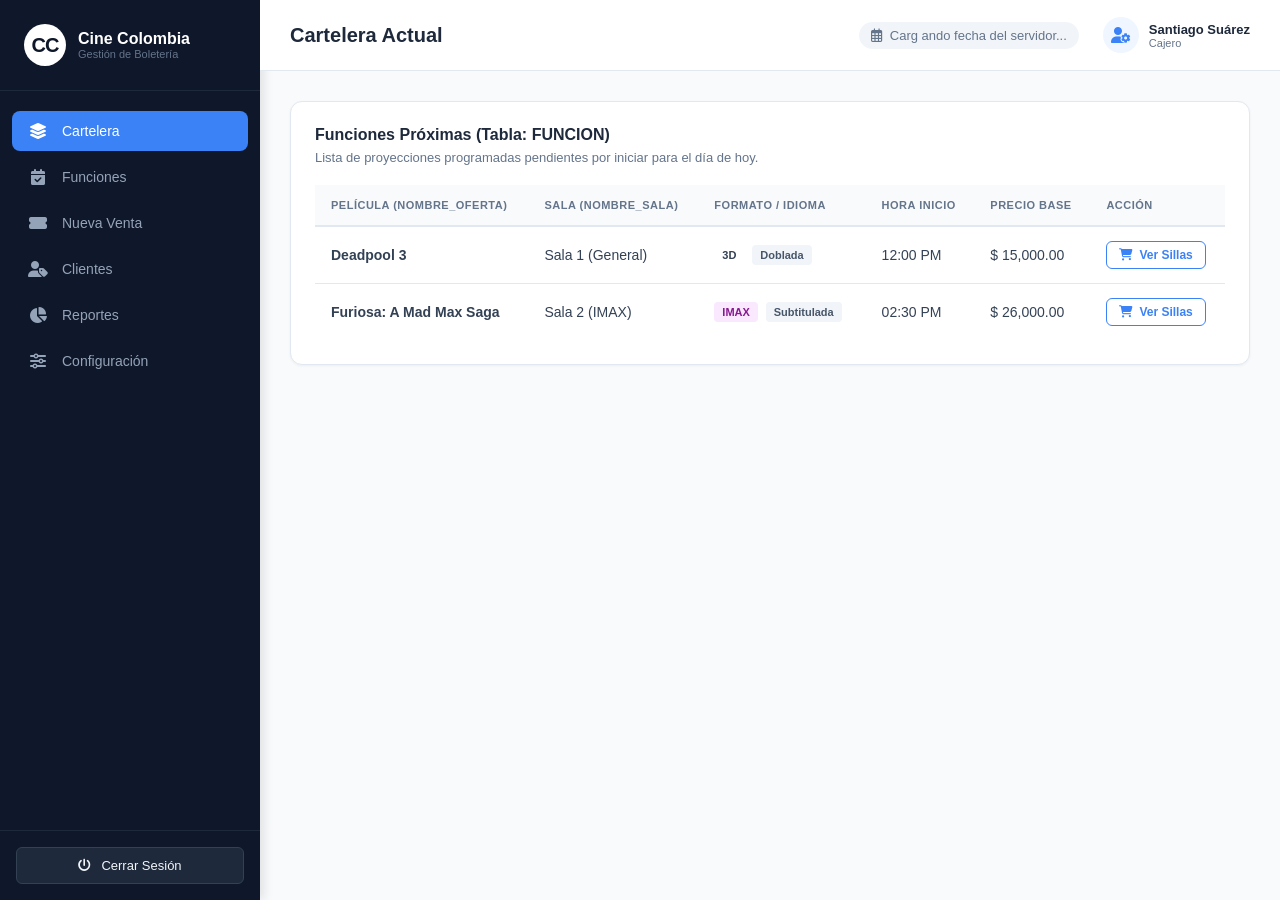
==== CineColombia/paginas/dashboard.html @ ce4a26c8 "Agregar archivos de proyecto." ====
﻿<!DOCTYPE html>
<html lang="es">
<head>
    <meta charset="utf-8" />
    <meta name="viewport" content="width=device-width, initial-scale=1.0" />
    <title>Punto de Venta - Cine Colombia</title>

    <link rel="stylesheet" href="../css/dashboard.css" />
    <link rel="stylesheet" href="https://cdnjs.cloudflare.com/ajax/libs/font-awesome/6.4.0/css/all.min.css" />

    <script src="../Scripts/jquery-3.7.0.min.js"></script>
    <script src="../Scrips_From/dashboard.js"></script>

</head>
<body>

    <div class="dashboard-layout">

        <aside class="sidebar">
            <div class="sidebar-brand">
                <div class="brand-logo">CC</div>
                <div class="brand-info">
                    <h1>Cine Colombia</h1>
                    <small>Gestión de Boletería</small>
                </div>
            </div>

            <nav class="sidebar-nav">
                <ul>
                    <li class="nav-item">
                        <a href="#" class="nav-link active" data-target="cartelera">
                            <i class="fa-solid fa-layer-group"></i> <span>Cartelera</span>
                        </a>
                    </li>
                    <li class="nav-item">
                        <a href="#" class="nav-link" data-target="funciones">
                            <i class="fa-solid fa-calendar-check"></i> <span>Funciones</span>
                        </a>
                    </li>
                    <li class="nav-item">
                        <a href="#" class="nav-link" data-target="ventas">
                            <i class="fa-solid fa-ticket-simple"></i> <span>Nueva Venta</span>
                        </a>
                    </li>
                    <li class="nav-item">
                        <a href="#" class="nav-link" data-target="clientes">
                            <i class="fa-solid fa-user-tag"></i> <span>Clientes</span>
                        </a>
                    </li>
                    <li class="nav-item manager-only">
                        <a href="#" class="nav-link" data-target="reportes">
                            <i class="fa-solid fa-chart-pie"></i> <span>Reportes</span>
                        </a>
                    </li>
                    <li class="nav-item admin-only">
                        <a href="#" class="nav-link" data-target="configuracion">
                            <i class="fa-solid fa-sliders"></i> <span>Configuración</span>
                        </a>
                    </li>
                </ul>
            </nav>

            <div class="sidebar-footer">
                <button id="btnExit" class="btn-logout">
                    <i class="fa-solid fa-power-off"></i> <span>Cerrar Sesión</span>
                </button>
            </div>
        </aside>

        <div class="work-container">

            <header class="top-navbar">
                <div class="navbar-left">
                    <h2 id="view-title">Cartelera Actual</h2>
                </div>
                <div class="navbar-right">
                    <div class="live-clock">
                        <i class="fa-regular fa-calendar-days"></i>
                        <span id="txtLiveDate">Carg ando fecha del servidor...</span>
                    </div>
                    <div class="employee-badge">
                        <div class="avatar"><i class="fa-solid fa-user-gear"></i></div>
                        <div class="employee-details">
                            <span id="lblSessionUser" class="name">Santiago Suárez</span>
                            <span id="lblSessionRole" class="role">Cajero</span>
                        </div>
                    </div>
                </div>
            </header>

            <main class="main-workspace" id="dynamic-content">

                <section class="data-section">
                    <div class="section-header">
                        <h3>Funciones Próximas (Tabla: FUNCION)</h3>
                        <p>Lista de proyecciones programadas pendientes por iniciar para el día de hoy.</p>
                    </div>

                    <div class="table-responsive">
                        <table class="data-table">
                            <thead>
                                <tr>
                                    <th>Película (nombre_oferta)</th>
                                    <th>Sala (nombre_sala)</th>
                                    <th>Formato / Idioma</th>
                                    <th>Hora Inicio</th>
                                    <th>Precio Base</th>
                                    <th>Acción</th>
                                </tr>
                            </thead>
                            <tbody>
                                <tr>
                                    <td class="font-bold">Deadpool 3</td>
                                    <td>Sala 1 (General)</td>
                                    <td><span class="badge 3d">3D</span> <span class="badge lang">Doblada</span></td>
                                    <td>12:00 PM</td>
                                    <td>$ 15,000.00</td>
                                    <td><button class="btn-table-action"><i class="fa-solid fa-cart-shopping"></i> Ver Sillas</button></td>
                                </tr>
                                <tr>
                                    <td class="font-bold">Furiosa: A Mad Max Saga</td>
                                    <td>Sala 2 (IMAX)</td>
                                    <td><span class="badge imax">IMAX</span> <span class="badge lang">Subtitulada</span></td>
                                    <td>02:30 PM</td>
                                    <td>$ 26,000.00</td>
                                    <td><button class="btn-table-action"><i class="fa-solid fa-cart-shopping"></i> Ver Sillas</button></td>
                                </tr>
                            </tbody>
                        </table>
                    </div>
                </section>

            </main>
        </div>
    </div>

</body>
</html>
---- CineColombia/css/dashboard.css ----
﻿/* ==========================================================================
   1. VARIABLES Y ESTILOS BASE
   ========================================================================== */
:root {
    --bg-main: #f8fafc; /* Gris muy claro para el espacio de trabajo */
    --bg-sidebar: #0f172a; /* Slate 900 (Fondo oscuro de la barra lateral) */
    --bg-sidebar-hover: #1e293b; /* Slate 800 para elementos activos/hover */
    --primary-color: #3b82f6; /* Azul corporativo Cine Colombia */
    --primary-hover: #2563eb; /* Azul más oscuro para interacciones */
    --text-main: #1e293b; /* Color de texto principal */
    --text-muted: #64748b; /* Gris para descripciones o textos secundarios */
    --border-color: #e2e8f0; /* Gris para separar celdas y bordes */
    --white: #ffffff;
    --danger: #ef4444; /* Rojo para alertas o cerrar sesión */
}

body {
    margin: 0;
    padding: 0;
    box-sizing: border-box;
    font-family: 'Segoe UI', Tahoma, Geneva, Verdana, sans-serif;
    background-color: var(--bg-main);
    color: var(--text-main);
    overflow: hidden; /* Evita scrolls dobles en toda la pantalla */
}

/* Contenedor principal en malla (Layout) */
.dashboard-layout {
    display: flex;
    height: 100vh;
    width: 100vw;
}

/* ==========================================================================
   2. BARRA LATERAL (SIDEBAR) - FLEXBOX
   ========================================================================== */
.sidebar {
    width: 260px;
    background-color: var(--bg-sidebar);
    color: var(--white);
    display: flex;
    flex-direction: column;
    justify-content: space-between;
    flex-shrink: 0; /* Evita que la barra se encoja en pantallas pequeñas */
    box-shadow: 4px 0 10px rgba(0, 0, 0, 0.1);
}

/* Encabezado del Sidebar (Logo CC) */
.sidebar-brand {
    padding: 24px;
    display: flex;
    align-items: center;
    gap: 12px;
    border-bottom: 1px solid #1e293b;
}

.brand-logo {
    background-color: var(--white);
    color: var(--bg-sidebar);
    font-weight: bold;
    font-size: 20px;
    width: 42px;
    height: 42px;
    border-radius: 50%;
    display: flex;
    justify-content: center;
    align-items: center;
    letter-spacing: -1px;
}

.brand-info h1 {
    font-size: 16px;
    margin: 0;
    font-weight: 600;
}

.brand-info small {
    color: var(--text-muted);
    font-size: 11px;
    display: block;
}

/* Menú de Navegación */
.sidebar-nav {
    flex-grow: 1;
    padding: 20px 12px;
}

    .sidebar-nav ul {
        list-style: none;
        padding: 0;
        margin: 0;
    }

.nav-item {
    margin-bottom: 6px;
}

.nav-link {
    display: flex;
    align-items: center;
    gap: 14px;
    padding: 12px 16px;
    color: #94a3b8; /* Texto secundario opaco */
    text-decoration: none;
    font-size: 14px;
    font-weight: 500;
    border-radius: 8px;
    transition: all 0.2s ease;
}

    .nav-link i {
        font-size: 16px;
        width: 20px;
        text-align: center;
    }

    /* Estados Hover y Activo (Unificado con el botón de Login) */
    .nav-link:hover {
        background-color: var(--bg-sidebar-hover);
        color: var(--white);
    }

    .nav-link.active {
        background-color: var(--primary-color);
        color: var(--white);
    }

/* Botón de Salida en el Footer */
.sidebar-footer {
    padding: 16px;
    border-top: 1px solid #1e293b;
}

.btn-logout {
    width: 100%;
    background-color: #1e293b;
    color: #f1f5f9;
    border: 1px solid #334155;
    padding: 10px;
    border-radius: 6px;
    cursor: pointer;
    display: flex;
    align-items: center;
    justify-content: center;
    gap: 10px;
    font-size: 13px;
    font-weight: 500;
    transition: background-color 0.2s;
}

    .btn-logout:hover {
        background-color: var(--danger);
        border-color: var(--danger);
        color: var(--white);
    }

/* ==========================================================================
   3. CONTENEDOR DE TRABAJO (DERECHO) Y NAVBAR
   ========================================================================== */
.work-container {
    flex-grow: 1;
    display: flex;
    flex-direction: column;
    overflow: hidden; /* El scroll pertenecerá al espacio de trabajo */
}

/* Barra Superior */
.top-navbar {
    background-color: var(--white);
    height: 70px;
    padding: 0 30px;
    display: flex;
    justify-content: space-between;
    align-items: center;
    border-bottom: 1px solid var(--border-color);
}

.navbar-left h2 {
    font-size: 20px;
    margin: 0;
    color: var(--text-main);
    font-weight: 600;
}

.navbar-right {
    display: flex;
    align-items: center;
    gap: 24px;
}

/* Reloj/Fecha en vivo */
.live-clock {
    display: flex;
    align-items: center;
    gap: 8px;
    font-size: 13px;
    color: var(--text-muted);
    background-color: #f1f5f9;
    padding: 6px 12px;
    border-radius: 20px;
}

/* Identificación del Empleado (Módulo de Auditoría) */
.employee-badge {
    display: flex;
    align-items: center;
    gap: 10px;
}

    .employee-badge .avatar {
        width: 36px;
        height: 36px;
        background-color: #eff6ff;
        color: var(--primary-color);
        border-radius: 50%;
        display: flex;
        justify-content: center;
        align-items: center;
        font-size: 16px;
    }

.employee-details {
    display: flex;
    flex-direction: column;
}

    .employee-details .name {
        font-size: 13px;
        font-weight: 600;
        color: var(--text-main);
    }

    .employee-details .role {
        font-size: 11px;
        color: var(--text-muted);
    }

/* ==========================================================================
   4. ESPACIO DE TRABAJO DINÁMICO Y TABLAS DE DATOS
   ========================================================================== */
.main-workspace {
    flex-grow: 1;
    padding: 30px;
    overflow-y: auto; /* Permite scroll vertical interno si la tabla es grande */
}

.data-section {
    background-color: var(--white);
    border-radius: 12px;
    border: 1px solid var(--border-color);
    padding: 24px;
    box-shadow: 0 1px 3px rgba(0, 0, 0, 0.05);
}

.section-header {
    margin-bottom: 20px;
}

    .section-header h3 {
        margin: 0 0 6px 0;
        font-size: 16px;
        font-weight: 600;
    }

    .section-header p {
        margin: 0;
        font-size: 13px;
        color: var(--text-muted);
    }

/* Estructuración de Tablas */
.table-responsive {
    width: 100%;
    overflow-x: auto; /* Scroll horizontal si hay muchas columnas relacionales */
}

.data-table {
    width: 100%;
    border-collapse: collapse;
    text-align: left;
    font-size: 14px;
}

    .data-table th {
        background-color: #f8fafc;
        color: var(--text-muted);
        padding: 14px 16px;
        font-weight: 600;
        border-bottom: 2px solid var(--border-color);
        text-transform: uppercase;
        font-size: 11px;
        letter-spacing: 0.5px;
    }

    .data-table td {
        padding: 14px 16px;
        border-bottom: 1px solid var(--border-color);
        color: #334155;
    }

    .data-table tr:last-child td {
        border-bottom: none; /* Quita el borde de la última fila */
    }

    .data-table tr:hover td {
        background-color: #f8fafc; /* Efecto focus de fila */
    }

.font-bold {
    font-weight: 600;
    color: var(--text-main);
}

/* Badges (Etiquetas de Formato e Idioma) */
.badge {
    display: inline-block;
    padding: 4px 8px;
    border-radius: 4px;
    font-size: 11px;
    font-weight: 600;
    margin-right: 4px;
}

    .badge.3d {
        background-color: #dbeafe;
        color: #1e40af;
    }

    .badge.imax {
        background-color: #fae8ff;
        color: #86198f;
    }

    .badge.lang {
        background-color: #f1f5f9;
        color: #475569;
    }

/* Botones de acción dentro de las tablas */
.btn-table-action {
    background-color: var(--white);
    color: var(--primary-color);
    border: 1px solid var(--primary-color);
    padding: 6px 12px;
    border-radius: 6px;
    font-size: 12px;
    font-weight: 600;
    cursor: pointer;
    display: flex;
    align-items: center;
    gap: 6px;
    transition: all 0.2s;
}

    .btn-table-action:hover {
        background-color: var(--primary-color);
        color: var(--white);
        box-shadow: 0 2px 4px rgba(59, 130, 246, 0.2);
    }
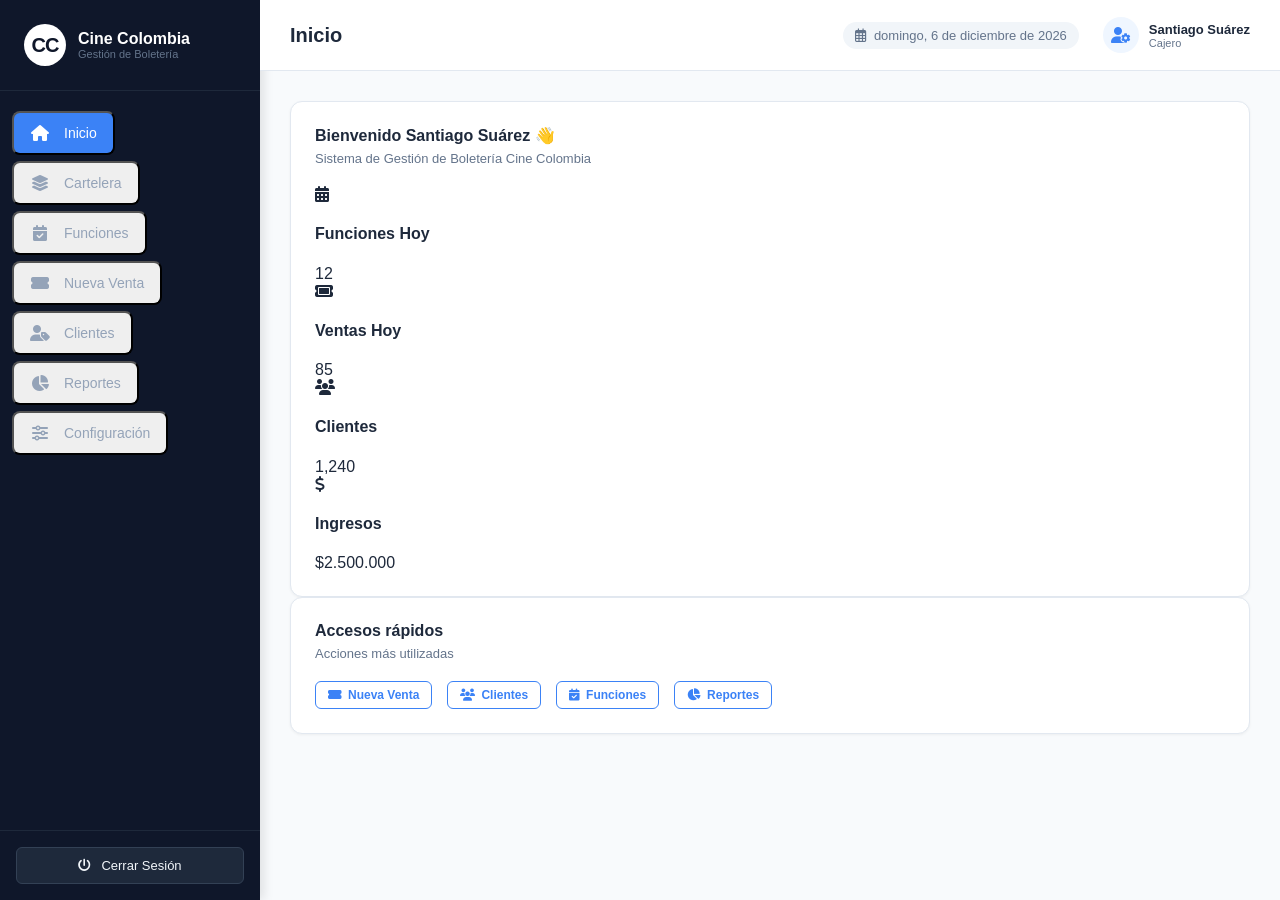
==== commit a98385e1: "Cambios dashboard" ====
--- a/CineColombia/paginas/dashboard.html
+++ b/CineColombia/paginas/dashboard.html
@@ -1,138 +1,200 @@
 ﻿<!DOCTYPE html>
 <html lang="es">
 <head>
-    <meta charset="utf-8" />
-    <meta name="viewport" content="width=device-width, initial-scale=1.0" />
+
+    <meta charset="utf-8">
+    <meta name="viewport" content="width=device-width, initial-scale=1">
+
     <title>Punto de Venta - Cine Colombia</title>
 
-    <link rel="stylesheet" href="../css/dashboard.css" />
-    <link rel="stylesheet" href="https://cdnjs.cloudflare.com/ajax/libs/font-awesome/6.4.0/css/all.min.css" />
+    <link rel="stylesheet" href="../css/dashboard.css">
+
+    <link rel="stylesheet"
+          href="https://cdnjs.cloudflare.com/ajax/libs/font-awesome/6.4.0/css/all.min.css">
 
     <script src="../Scripts/jquery-3.7.0.min.js"></script>
     <script src="../Scrips_From/dashboard.js"></script>
 
 </head>
+
 <body>
 
     <div class="dashboard-layout">
 
         <aside class="sidebar">
+
             <div class="sidebar-brand">
-                <div class="brand-logo">CC</div>
+
+                <div class="brand-logo">
+                    CC
+                </div>
+
                 <div class="brand-info">
                     <h1>Cine Colombia</h1>
                     <small>Gestión de Boletería</small>
                 </div>
+
             </div>
 
+
             <nav class="sidebar-nav">
+
                 <ul>
-                    <li class="nav-item">
-                        <a href="#" class="nav-link active" data-target="cartelera">
-                            <i class="fa-solid fa-layer-group"></i> <span>Cartelera</span>
-                        </a>
-                    </li>
-                    <li class="nav-item">
-                        <a href="#" class="nav-link" data-target="funciones">
-                            <i class="fa-solid fa-calendar-check"></i> <span>Funciones</span>
-                        </a>
-                    </li>
-                    <li class="nav-item">
-                        <a href="#" class="nav-link" data-target="ventas">
-                            <i class="fa-solid fa-ticket-simple"></i> <span>Nueva Venta</span>
-                        </a>
-                    </li>
-                    <li class="nav-item">
-                        <a href="#" class="nav-link" data-target="clientes">
-                            <i class="fa-solid fa-user-tag"></i> <span>Clientes</span>
-                        </a>
-                    </li>
+
+                    <li class="nav-item">
+
+                        <button class="nav-link active" data-target="inicio">
+
+                            <i class="fa-solid fa-house"></i>
+                            <span>Inicio</span>
+
+                        </button>
+
+                    </li>
+
+                    <li class="nav-item">
+
+                        <button class="nav-link" data-target="cartelera">
+
+                            <i class="fa-solid fa-layer-group"></i>
+                            <span>Cartelera</span>
+
+                        </button>
+
+                    </li>
+
+                    <li class="nav-item">
+
+                        <button class="nav-link" data-target="funciones">
+
+                            <i class="fa-solid fa-calendar-check"></i>
+                            <span>Funciones</span>
+
+                        </button>
+
+                    </li>
+
+                    <li class="nav-item">
+
+                        <button class="nav-link" data-target="ventas">
+
+                            <i class="fa-solid fa-ticket-simple"></i>
+                            <span>Nueva Venta</span>
+
+                        </button>
+
+                    </li>
+
+                    <li class="nav-item">
+
+                        <button class="nav-link" data-target="clientes">
+
+                            <i class="fa-solid fa-user-tag"></i>
+                            <span>Clientes</span>
+
+                        </button>
+
+                    </li>
+
                     <li class="nav-item manager-only">
-                        <a href="#" class="nav-link" data-target="reportes">
-                            <i class="fa-solid fa-chart-pie"></i> <span>Reportes</span>
-                        </a>
-                    </li>
+
+                        <button class="nav-link" data-target="reportes">
+
+                            <i class="fa-solid fa-chart-pie"></i>
+                            <span>Reportes</span>
+
+                        </button>
+
+                    </li>
+
                     <li class="nav-item admin-only">
-                        <a href="#" class="nav-link" data-target="configuracion">
-                            <i class="fa-solid fa-sliders"></i> <span>Configuración</span>
-                        </a>
-                    </li>
+
+                        <button class="nav-link" data-target="configuracion">
+
+                            <i class="fa-solid fa-sliders"></i>
+                            <span>Configuración</span>
+
+                        </button>
+
+                    </li>
+
                 </ul>
+
             </nav>
 
+
             <div class="sidebar-footer">
+
                 <button id="btnExit" class="btn-logout">
-                    <i class="fa-solid fa-power-off"></i> <span>Cerrar Sesión</span>
+
+                    <i class="fa-solid fa-power-off"></i>
+                    <span>Cerrar Sesión</span>
+
                 </button>
+
             </div>
+
         </aside>
 
+
         <div class="work-container">
 
             <header class="top-navbar">
+
                 <div class="navbar-left">
-                    <h2 id="view-title">Cartelera Actual</h2>
-                </div>
+
+                    <h2 id="view-title">
+                        Inicio
+                    </h2>
+
+                </div>
+
                 <div class="navbar-right">
+
                     <div class="live-clock">
+
                         <i class="fa-regular fa-calendar-days"></i>
-                        <span id="txtLiveDate">Carg ando fecha del servidor...</span>
+
+                        <span id="txtLiveDate">
+                            Cargando fecha...
+                        </span>
+
                     </div>
+
                     <div class="employee-badge">
-                        <div class="avatar"><i class="fa-solid fa-user-gear"></i></div>
+
+                        <div class="avatar">
+
+                            <i class="fa-solid fa-user-gear"></i>
+
+                        </div>
+
                         <div class="employee-details">
-                            <span id="lblSessionUser" class="name">Santiago Suárez</span>
-                            <span id="lblSessionRole" class="role">Cajero</span>
+
+                            <span id="lblSessionUser" class="name">
+                                Santiago Suárez
+                            </span>
+
+                            <span id="lblSessionRole" class="role">
+                                Cajero
+                            </span>
+
                         </div>
+
                     </div>
-                </div>
+
+                </div>
+
             </header>
 
-            <main class="main-workspace" id="dynamic-content">
-
-                <section class="data-section">
-                    <div class="section-header">
-                        <h3>Funciones Próximas (Tabla: FUNCION)</h3>
-                        <p>Lista de proyecciones programadas pendientes por iniciar para el día de hoy.</p>
-                    </div>
-
-                    <div class="table-responsive">
-                        <table class="data-table">
-                            <thead>
-                                <tr>
-                                    <th>Película (nombre_oferta)</th>
-                                    <th>Sala (nombre_sala)</th>
-                                    <th>Formato / Idioma</th>
-                                    <th>Hora Inicio</th>
-                                    <th>Precio Base</th>
-                                    <th>Acción</th>
-                                </tr>
-                            </thead>
-                            <tbody>
-                                <tr>
-                                    <td class="font-bold">Deadpool 3</td>
-                                    <td>Sala 1 (General)</td>
-                                    <td><span class="badge 3d">3D</span> <span class="badge lang">Doblada</span></td>
-                                    <td>12:00 PM</td>
-                                    <td>$ 15,000.00</td>
-                                    <td><button class="btn-table-action"><i class="fa-solid fa-cart-shopping"></i> Ver Sillas</button></td>
-                                </tr>
-                                <tr>
-                                    <td class="font-bold">Furiosa: A Mad Max Saga</td>
-                                    <td>Sala 2 (IMAX)</td>
-                                    <td><span class="badge imax">IMAX</span> <span class="badge lang">Subtitulada</span></td>
-                                    <td>02:30 PM</td>
-                                    <td>$ 26,000.00</td>
-                                    <td><button class="btn-table-action"><i class="fa-solid fa-cart-shopping"></i> Ver Sillas</button></td>
-                                </tr>
-                            </tbody>
-                        </table>
-                    </div>
-                </section>
+            <main id="dynamic-content" class="main-workspace">
 
             </main>
+
         </div>
+
     </div>
 
 </body>
+
 </html>
--- a/CineColombia/css/dashboard.css
+++ b/CineColombia/css/dashboard.css
@@ -358,3 +358,114 @@
         color: var(--white);
         box-shadow: 0 2px 4px rgba(59, 130, 246, 0.2);
     }
+
+.dashboard-home {
+    padding: 10px;
+}
+
+.welcome-banner {
+    display: flex;
+    justify-content: space-between;
+    align-items: center;
+    padding: 30px;
+    background: white;
+    border-radius: 20px;
+    margin-bottom: 20px;
+    box-shadow: 0 2px 15px rgba(0,0,0,.08);
+}
+
+.welcome-icon {
+    font-size: 60px;
+    color: #4e73df;
+}
+
+.stats-grid {
+    display: grid;
+    grid-template-columns: repeat(auto-fit,minmax(220px,1fr));
+    gap: 20px;
+    margin-bottom: 20px;
+}
+
+.stat-card {
+    background: white;
+    padding: 25px;
+    border-radius: 20px;
+    display: flex;
+    align-items: center;
+    gap: 20px;
+    box-shadow: 0 2px 15px rgba(0,0,0,.08);
+    transition: .3s;
+}
+
+    .stat-card:hover {
+        transform: translateY(-5px);
+    }
+
+    .stat-card i {
+        font-size: 30px;
+        color: #4e73df;
+    }
+
+    .stat-card span {
+        font-size: 28px;
+        font-weight: bold;
+    }
+
+.quick-actions {
+    display: flex;
+    gap: 15px;
+    flex-wrap: wrap;
+}
+
+.quick-btn {
+    border: none;
+    padding: 15px 25px;
+    border-radius: 15px;
+    cursor: pointer;
+    background: #4e73df;
+    color: white;
+    font-weight: 600;
+}
+
+    .quick-btn:hover {
+        opacity: .9;
+    }
+
+.movie-grid {
+    display: grid;
+    grid-template-columns: repeat(auto-fit,minmax(320px,1fr));
+    gap: 20px;
+}
+
+.movie-card {
+    background: white;
+    border-radius: 20px;
+    overflow: hidden;
+    box-shadow: 0 2px 15px rgba(0,0,0,.08);
+}
+
+.movie-banner {
+    height: 120px;
+    background: linear-gradient(135deg,#4e73df,#224abe);
+    display: flex;
+    justify-content: center;
+    align-items: center;
+    font-size: 50px;
+    color: white;
+}
+
+.movie-content {
+    padding: 20px;
+}
+
+.movie-tags {
+    display: flex;
+    gap: 10px;
+    margin: 10px 0;
+}
+
+.movie-footer {
+    display: flex;
+    justify-content: space-between;
+    margin: 15px 0;
+}
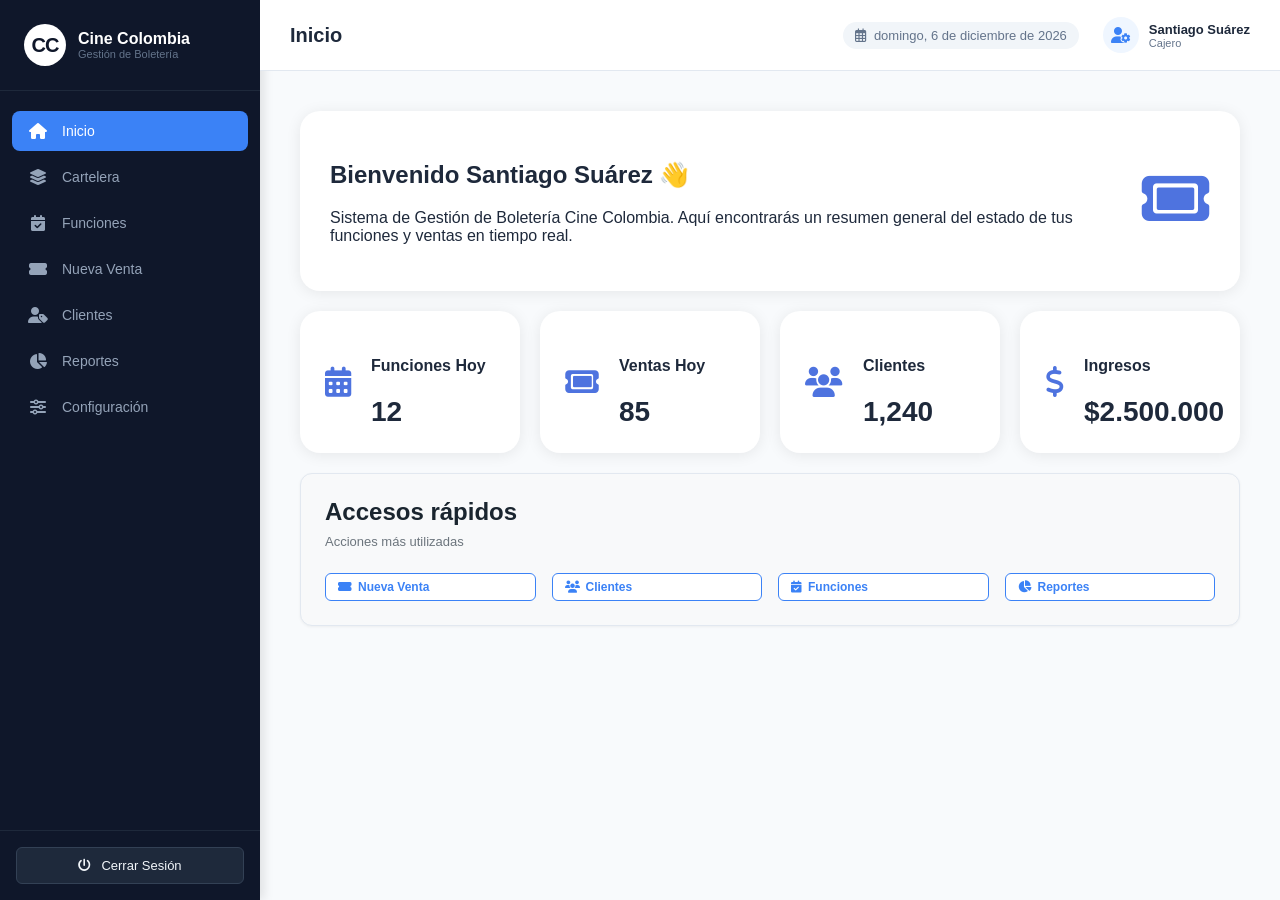
==== commit e908bd04: "cambio" ====
--- a/CineColombia/paginas/dashboard.html
+++ b/CineColombia/paginas/dashboard.html
@@ -8,12 +8,14 @@
     <title>Punto de Venta - Cine Colombia</title>
 
     <link rel="stylesheet" href="../css/dashboard.css">
+    <link rel="stylesheet" href="../css/ventas.css">
 
     <link rel="stylesheet"
           href="https://cdnjs.cloudflare.com/ajax/libs/font-awesome/6.4.0/css/all.min.css">
 
     <script src="../Scripts/jquery-3.7.0.min.js"></script>
     <script src="../Scrips_From/dashboard.js"></script>
+    <script src="../Scrips_From/ventas.js"></script>
 
 </head>
 
--- a/CineColombia/css/dashboard.css
+++ b/CineColombia/css/dashboard.css
@@ -107,6 +107,11 @@
     font-weight: 500;
     border-radius: 8px;
     transition: all 0.2s ease;
+    width: 100%;
+    background: transparent;
+    border: none;
+    text-align: left;
+    cursor: pointer;
 }
 
     .nav-link i {
@@ -320,22 +325,25 @@
     font-size: 11px;
     font-weight: 600;
     margin-right: 4px;
-}
-
-    .badge.3d {
-        background-color: #dbeafe;
-        color: #1e40af;
-    }
-
-    .badge.imax {
-        background-color: #fae8ff;
-        color: #86198f;
-    }
-
-    .badge.lang {
-        background-color: #f1f5f9;
-        color: #475569;
-    }
+    background-color: #f1f5f9;
+    color: #475569;
+}
+
+.badge.doblada {
+    background-color: #dcfce7;
+    color: #166534;
+}
+
+.badge.subtitulada {
+    background-color: #fef9c3;
+    color: #854d0e;
+}
+
+/* Specific formatting */
+.movie-tags span:first-child {
+    background-color: #fae8ff;
+    color: #86198f;
+}
 
 /* Botones de acción dentro de las tablas */
 .btn-table-action {
@@ -347,7 +355,7 @@
     font-size: 12px;
     font-weight: 600;
     cursor: pointer;
-    display: flex;
+    display: inline-flex;
     align-items: center;
     gap: 6px;
     transition: all 0.2s;
@@ -358,6 +366,17 @@
         color: var(--white);
         box-shadow: 0 2px 4px rgba(59, 130, 246, 0.2);
     }
+
+.data-table .btn-table-action {
+    height: 32px;
+    min-width: 110px;
+    padding: 0 12px;
+    justify-content: center;
+}
+
+.data-table .btn-table-action + .btn-table-action {
+    margin-left: 6px;
+}
 
 .dashboard-home {
     padding: 10px;
@@ -411,61 +430,158 @@
         font-weight: bold;
     }
 
+/* ==========================================================================
+   5. TARJETAS DE INICIO (DASHBOARD CARDS)
+   ========================================================================== */
+.dashboard-cards {
+    display: grid;
+    grid-template-columns: repeat(auto-fit, minmax(240px, 1fr));
+    gap: 20px;
+    margin-bottom: 30px;
+}
+
+.info-card {
+    background: var(--white);
+    padding: 24px;
+    border-radius: 12px;
+    display: flex;
+    align-items: center;
+    gap: 20px;
+    box-shadow: 0 4px 6px -1px rgba(0, 0, 0, 0.05), 0 2px 4px -1px rgba(0, 0, 0, 0.03);
+    border: 1px solid var(--border-color);
+    transition: transform 0.2s ease, box-shadow 0.2s ease;
+}
+
+.info-card:hover {
+    transform: translateY(-5px);
+    box-shadow: 0 10px 15px -3px rgba(0, 0, 0, 0.1), 0 4px 6px -2px rgba(0, 0, 0, 0.05);
+}
+
+.info-card i {
+    font-size: 28px;
+    color: var(--primary-color);
+    background-color: #eff6ff;
+    width: 60px;
+    height: 60px;
+    border-radius: 50%;
+    display: flex;
+    justify-content: center;
+    align-items: center;
+}
+
+.info-card div h4 {
+    margin: 0;
+    font-size: 14px;
+    color: var(--text-muted);
+    font-weight: 500;
+}
+
+.info-card div span {
+    display: block;
+    font-size: 24px;
+    font-weight: 700;
+    color: var(--text-main);
+    margin-top: 4px;
+}
+
+/* ==========================================================================
+   6. ACCIONES RÁPIDAS (QUICK ACTIONS)
+   ========================================================================== */
 .quick-actions {
-    display: flex;
-    gap: 15px;
-    flex-wrap: wrap;
-}
-
-.quick-btn {
-    border: none;
-    padding: 15px 25px;
-    border-radius: 15px;
-    cursor: pointer;
-    background: #4e73df;
-    color: white;
-    font-weight: 600;
-}
-
-    .quick-btn:hover {
-        opacity: .9;
-    }
-
+    display: grid;
+    grid-template-columns: repeat(auto-fit, minmax(200px, 1fr));
+    gap: 16px;
+    margin-top: 20px;
+}
+
+/* ==========================================================================
+   7. CARTELERA Y MOVIE CARDS
+   ========================================================================== */
 .movie-grid {
     display: grid;
-    grid-template-columns: repeat(auto-fit,minmax(320px,1fr));
-    gap: 20px;
+    grid-template-columns: repeat(auto-fill, minmax(280px, 1fr));
+    gap: 24px;
+    margin-top: 20px;
 }
 
 .movie-card {
-    background: white;
-    border-radius: 20px;
+    background: var(--white);
+    border-radius: 12px;
     overflow: hidden;
-    box-shadow: 0 2px 15px rgba(0,0,0,.08);
+    border: 1px solid var(--border-color);
+    box-shadow: 0 4px 6px -1px rgba(0, 0, 0, 0.05);
+    transition: transform 0.2s ease, box-shadow 0.2s ease;
+    display: flex;
+    flex-direction: column;
+}
+
+.movie-card:hover {
+    transform: translateY(-5px);
+    box-shadow: 0 10px 15px -3px rgba(0, 0, 0, 0.1);
 }
 
 .movie-banner {
-    height: 120px;
-    background: linear-gradient(135deg,#4e73df,#224abe);
+    height: 140px;
+    background: linear-gradient(135deg, var(--primary-color), #1e40af);
     display: flex;
     justify-content: center;
     align-items: center;
-    font-size: 50px;
-    color: white;
+    color: var(--white);
+    font-size: 48px;
 }
 
 .movie-content {
     padding: 20px;
+    display: flex;
+    flex-direction: column;
+    flex-grow: 1;
+}
+
+.movie-content h3 {
+    margin: 0 0 4px 0;
+    font-size: 18px;
+    color: var(--text-main);
+    font-weight: 600;
+}
+
+.movie-content p {
+    margin: 0 0 12px 0;
+    font-size: 13px;
+    color: var(--text-muted);
 }
 
 .movie-tags {
     display: flex;
-    gap: 10px;
-    margin: 10px 0;
+    gap: 6px;
+    margin-bottom: 16px;
+    flex-wrap: wrap;
 }
 
 .movie-footer {
     display: flex;
     justify-content: space-between;
-    margin: 15px 0;
+    align-items: center;
+    margin-top: auto;
+    padding-top: 16px;
+    border-top: 1px solid var(--border-color);
+    margin-bottom: 16px;
+}
+
+.movie-footer span {
+    font-size: 13px;
+    color: var(--text-muted);
+    font-weight: 500;
+}
+
+.movie-footer strong {
+    font-size: 18px;
+    color: var(--primary-color);
+    font-weight: 700;
+}
+
+.movie-content .btn-table-action {
+    width: 100%;
+    justify-content: center;
+    padding: 10px;
+    font-size: 14px;
 }
--- a/CineColombia/css/ventas.css
+++ b/CineColombia/css/ventas.css
@@ -0,0 +1,242 @@
+.data-section {
+    padding: 24px;
+    background-color: #f8f9fa;
+    border-radius: 12px;
+}
+
+.section-header {
+    margin-bottom: 24px;
+}
+
+.section-header h3 {
+    display: flex;
+    align-items: center;
+    gap: 10px;
+    font-size: 1.5rem;
+    color: #1a252f;
+    margin: 0 0 8px 0;
+}
+
+.section-header p {
+    color: #6c757d;
+    margin: 0;
+}
+
+.form-group {
+    display: flex;
+    flex-direction: column;
+    gap: 8px;
+}
+
+.form-group label {
+    font-weight: 600;
+    color: #34495e;
+}
+
+.input-control {
+    padding: 10px 14px;
+    border: 1px solid #ced4da;
+    border-radius: 6px;
+    font-size: 14px;
+    transition: border-color 0.2s;
+    background-color: white;
+}
+
+.input-control:focus {
+    outline: none;
+    border-color: #007bff;
+    box-shadow: 0 0 0 3px rgba(0, 123, 255, 0.1);
+}
+
+.venta-grid {
+    display: grid;
+    grid-template-columns: repeat(3, 1fr);
+    grid-template-areas: 
+        "cedula nombre tipo_doc"
+        "funcion metodo_pago .";
+    gap: 20px;
+    margin-bottom: 30px;
+    background-color: #fff;
+    padding: 24px;
+    border-radius: 12px;
+    box-shadow: 0 2px 10px rgba(0, 0, 0, 0.05);
+}
+
+.venta-grid .form-group:nth-child(4) { grid-area: funcion; }
+.venta-grid .form-group:nth-child(1) { grid-area: cedula; }
+.venta-grid .form-group:nth-child(2) { grid-area: nombre; }
+.venta-grid .form-group:nth-child(3) { grid-area: tipo_doc; }
+.venta-grid .form-group:nth-child(5) { grid-area: metodo_pago; }
+
+.funcion-info {
+    display: flex;
+    justify-content: space-around;
+    background-color: #fff;
+    padding: 20px;
+    border-radius: 12px;
+    margin-bottom: 30px;
+    box-shadow: 0 2px 10px rgba(0, 0, 0, 0.05);
+    border-left: 5px solid #007bff;
+}
+
+.info-box {
+    display: flex;
+    flex-direction: column;
+    align-items: center;
+    gap: 5px;
+}
+
+.info-box span {
+    font-size: 0.9em;
+    color: #6c757d;
+    text-transform: uppercase;
+    letter-spacing: 0.5px;
+}
+
+.info-box strong {
+    font-size: 1.2em;
+    color: #2c3e50;
+}
+
+.cinema-screen {
+    background-color: #e9ecef;
+    text-align: center;
+    padding: 20px;
+    border-radius: 12px 12px 50% 50%;
+    margin: 20px auto 40px;
+    max-width: 600px;
+    font-weight: bold;
+    color: #a0aab5;
+    letter-spacing: 5px;
+    box-shadow: inset 0 -10px 15px rgba(0, 0, 0, 0.05), 0 5px 10px rgba(0,0,0,0.02);
+    transform: perspective(300px) rotateX(-5deg);
+}
+
+.seats-container {
+    display: grid;
+    grid-template-columns: repeat(5, 1fr);
+    gap: 15px;
+    max-width: 450px;
+    margin: 0 auto 50px;
+}
+
+.seat {
+    padding: 12px 0;
+    border: none;
+    border-radius: 8px 8px 4px 4px;
+    font-size: 1rem;
+    font-weight: 600;
+    cursor: pointer;
+    transition: all 0.2s cubic-bezier(0.175, 0.885, 0.32, 1.275);
+    box-shadow: 0 4px 0 #cbd3da;
+    background-color: #e9ecef;
+    color: #495057;
+}
+
+.seat:not(.occupied):hover {
+    transform: translateY(-2px);
+}
+
+.seat:not(.occupied):active {
+    box-shadow: 0 0 0 #ccc;
+    transform: translateY(4px);
+}
+
+.seat.available {
+    background-color: #e8f5e9;
+    color: #2e7d32;
+    box-shadow: 0 4px 0 #a5d6a7;
+    border: 1px solid #c8e6c9;
+}
+
+.seat.available:hover {
+    background-color: #c8e6c9;
+}
+
+.seat.selected {
+    background-color: #007bff;
+    color: white;
+    box-shadow: 0 4px 0 #0056b3;
+}
+
+.seat.occupied {
+    background-color: #ffebee;
+    color: #c62828;
+    cursor: not-allowed;
+    box-shadow: 0 4px 0 #ef9a9a;
+    border: 1px solid #ffcdd2;
+    opacity: 0.8;
+}
+
+.venta-summary {
+    background-color: #fff;
+    padding: 30px;
+    border-radius: 12px;
+    box-shadow: 0 4px 15px rgba(0, 0, 0, 0.08);
+    max-width: 550px;
+    margin: 0 auto;
+}
+
+.venta-summary h4 {
+    margin: 0 0 20px 0;
+    color: #1a252f;
+    font-size: 1.3rem;
+    border-bottom: 2px solid #f1f3f5;
+    padding-bottom: 15px;
+}
+
+.summary-row {
+    display: flex;
+    justify-content: space-between;
+    padding: 12px 0;
+    font-size: 1.1rem;
+}
+
+.summary-row span {
+    color: #6c757d;
+}
+
+.summary-row strong {
+    color: #2c3e50;
+}
+
+.summary-row.total {
+    font-size: 1.4rem;
+    color: #1a252f;
+    margin: 15px 0 25px;
+    padding-top: 20px;
+    border-top: 2px dashed #dee2e6;
+}
+
+.summary-row.total strong {
+    color: #007bff;
+}
+
+.btn-confirm-sale {
+    width: 100%;
+    padding: 15px;
+    background-color: #007bff;
+    color: white;
+    border: none;
+    border-radius: 8px;
+    font-size: 1.2rem;
+    font-weight: 600;
+    cursor: pointer;
+    transition: all 0.2s;
+    display: flex;
+    align-items: center;
+    justify-content: center;
+    gap: 12px;
+    box-shadow: 0 4px 10px rgba(0, 123, 255, 0.3);
+}
+
+.btn-confirm-sale:hover {
+    background-color: #0056b3;
+    transform: translateY(-2px);
+    box-shadow: 0 6px 15px rgba(0, 123, 255, 0.4);
+}
+
+.btn-confirm-sale:active {
+    transform: translateY(1px);
+    box-shadow: 0 2px 5px rgba(0, 123, 255, 0.3);
+}
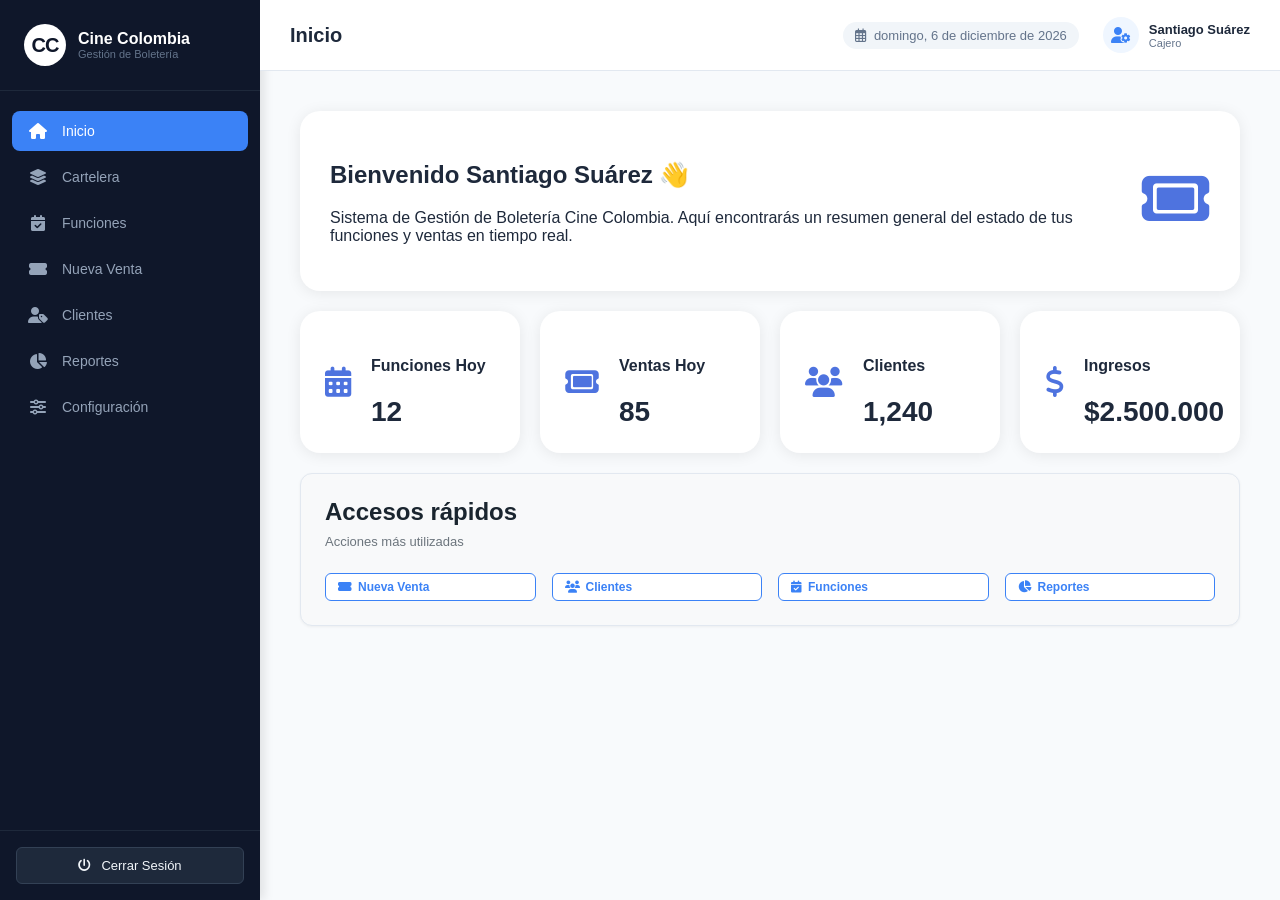
==== commit 5f478b86: "." ====
--- a/CineColombia/paginas/dashboard.html
+++ b/CineColombia/paginas/dashboard.html
@@ -9,6 +9,8 @@
 
     <link rel="stylesheet" href="../css/dashboard.css">
     <link rel="stylesheet" href="../css/ventas.css">
+    <link rel="stylesheet" href="../css/clientes.css">
+    <link rel="stylesheet" href="../css/funciones.css">
 
     <link rel="stylesheet"
           href="https://cdnjs.cloudflare.com/ajax/libs/font-awesome/6.4.0/css/all.min.css">
@@ -67,7 +69,7 @@
 
                     <li class="nav-item">
 
-                        <button class="nav-link" data-target="funciones">
+                        <button class="nav-link" data-target="funciones"> 
 
                             <i class="fa-solid fa-calendar-check"></i>
                             <span>Funciones</span>
--- a/CineColombia/css/clientes.css
+++ b/CineColombia/css/clientes.css
@@ -0,0 +1,72 @@
+.cliente-grid {
+    display: grid;
+    grid-template-columns: repeat(auto-fit, minmax(250px, 1fr));
+    gap: 20px;
+    margin-bottom: 20px;
+    background-color: #fff;
+    padding: 24px;
+    border-radius: 12px;
+    box-shadow: 0 2px 10px rgba(0, 0, 0, 0.05);
+}
+
+.table-container {
+    margin-top: 30px;
+    background: white;
+    padding: 24px;
+    border-radius: 12px;
+    box-shadow: 0 2px 10px rgba(0,0,0,0.05);
+    overflow-x: auto;
+}
+
+.table-clientes {
+    width: 100%;
+    border-collapse: collapse;
+}
+
+.table-clientes th {
+    background-color: #f8f9fa;
+    color: #495057;
+    font-weight: 600;
+    padding: 12px 15px;
+    text-align: left;
+    border-bottom: 2px solid #dee2e6;
+}
+
+.table-clientes td {
+    padding: 12px 15px;
+    border-bottom: 1px solid #e9ecef;
+    color: #2c3e50;
+}
+
+.table-clientes tr:hover {
+    background-color: #f8f9fa;
+}
+
+.badge {
+    padding: 5px 10px;
+    border-radius: 20px;
+    font-size: 0.85em;
+    font-weight: bold;
+}
+
+.badge-fidelizado {
+    background-color: #e8f5e9;
+    color: #28a745;
+    border: 1px solid #c8e6c9;
+}
+
+.badge-normal {
+    background-color: #e9ecef;
+    color: #6c757d;
+    border: 1px solid #dee2e6;
+}
+
+.status-active {
+    color: #28a745;
+    font-weight: bold;
+}
+
+.status-inactive {
+    color: #dc3545;
+    font-weight: bold;
+}
--- a/CineColombia/css/funciones.css
+++ b/CineColombia/css/funciones.css
@@ -0,0 +1,153 @@
+/* CineColombia/css/funciones.css */
+
+#funciones {
+    background-color: #fff;
+    padding: 20px;
+    border-radius: 8px;
+    box-shadow: 0 4px 6px rgba(0,0,0,0.1);
+    color: #333;
+}
+
+#funciones .header {
+    border-bottom: 2px solid #0056b3;
+    margin-bottom: 20px;
+    padding-bottom: 10px;
+}
+
+#funciones .header h2 {
+    color: #0056b3;
+    font-size: 1.5rem;
+    margin: 0;
+}
+
+.form-container {
+    background-color: #f8f9fa;
+    padding: 20px;
+    border-radius: 8px;
+    border: 1px solid #ddd;
+}
+
+.form-row {
+    display: flex;
+    flex-wrap: wrap;
+    gap: 20px;
+    margin-bottom: 15px;
+}
+
+.form-group {
+    flex: 1;
+    min-width: 250px;
+    display: flex;
+    flex-direction: column;
+}
+
+.form-group label {
+    font-weight: bold;
+    margin-bottom: 5px;
+    color: #495057;
+}
+
+.form-group input,
+.form-group select {
+    padding: 10px;
+    border: 1px solid #ced4da;
+    border-radius: 4px;
+    font-size: 14px;
+}
+
+.form-group input:focus,
+.form-group select:focus {
+    border-color: #0056b3;
+    outline: none;
+    box-shadow: 0 0 5px rgba(0, 86, 179, 0.3);
+}
+
+.checkbox-group {
+    flex-direction: row;
+    align-items: center;
+    justify-content: flex-start;
+}
+
+.checkbox-group label {
+    margin: 0;
+    cursor: pointer;
+    display: flex;
+    align-items: center;
+    gap: 8px;
+    margin-top: 25px; /* Para alinear con los otros inputs */
+}
+
+.checkbox-group input[type="checkbox"] {
+    width: 18px;
+    height: 18px;
+    cursor: pointer;
+}
+
+.form-actions {
+    display: flex;
+    gap: 15px;
+    margin-top: 25px;
+    justify-content: flex-end;
+}
+
+.form-actions button {
+    padding: 10px 20px;
+    border: none;
+    border-radius: 4px;
+    cursor: pointer;
+    font-size: 14px;
+    font-weight: bold;
+    transition: background-color 0.3s;
+}
+
+.btn-success {
+    background-color: #28a745;
+    color: white;
+}
+
+.btn-success:hover {
+    background-color: #218838;
+}
+
+.btn-secondary {
+    background-color: #6c757d;
+    color: white;
+}
+
+.btn-secondary:hover {
+    background-color: #5a6268;
+}
+
+/* Estilos de la tabla de funciones */
+.list-container {
+    margin-top: 30px;
+}
+
+.list-container h3 {
+    color: #495057;
+    margin-bottom: 15px;
+}
+
+.table {
+    width: 100%;
+    border-collapse: collapse;
+    background-color: #fff;
+    box-shadow: 0 2px 4px rgba(0,0,0,0.05);
+}
+
+.table th,
+.table td {
+    padding: 12px 15px;
+    border-bottom: 1px solid #dee2e6;
+    text-align: left;
+}
+
+.table th {
+    background-color: #e9ecef;
+    font-weight: bold;
+    color: #495057;
+}
+
+.table tbody tr:hover {
+    background-color: #f8f9fa;
+}
